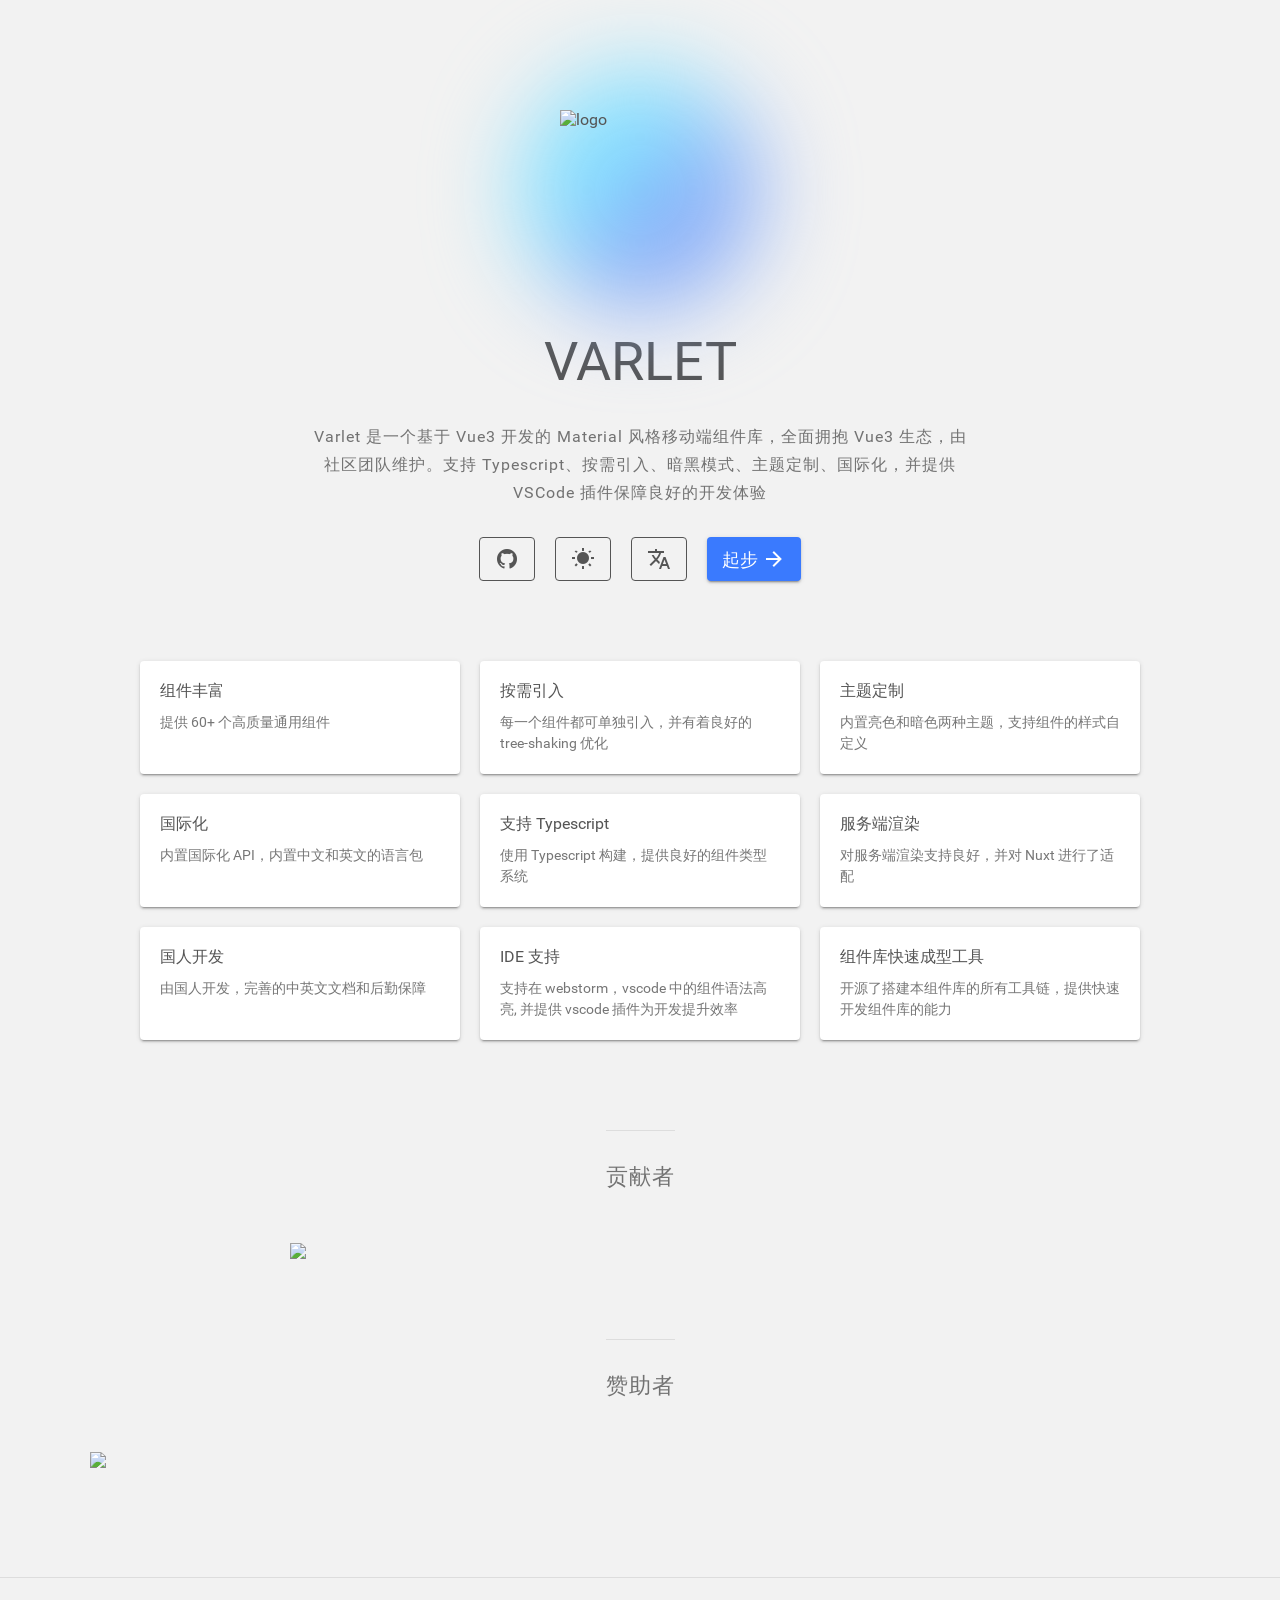
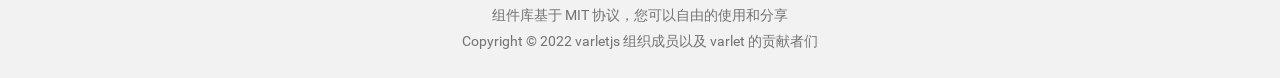
==== index.html @ a98e6e50 "Deploying to gh-page from @ huanganfree/varlet@d32e559fc9b7fe2cc339a4e0f596cf982d637620 🚀" ====
<!DOCTYPE html>
<html lang="en">
<head>
  <meta charset="UTF-8" />
  <title>面向 Vue3 的 Material 风格移动端组件库</title>
  <meta http-equiv="Cache-Control" content="no-cache">
  <meta http-equiv="Pragma" content="no-cache">
  <meta http-equiv="Expires" content="0">
  <link href="https://varlet.gitee.io/varlet-ui/varlet_icon.png" rel="icon" type="image/png" />
  <meta content="width=device-width, initial-scale=1.0, maximum-scale=1.0, minimum-scale=1.0, viewport-fit=cover"
        name="viewport" />
  <meta property="og:title" content="面向 Vue3 的 Material 风格移动端组件库" />
  <meta property="og:type" content="website" />
  <meta property="og:image" content="https://varlet.gitee.io/varlet-ui/varlet_icon.png" />
  <meta property="og:description" content="Varlet 是一个基于 Vue3 开发的 Material 风格移动端组件库，全面拥抱 Vue3 生态，由社区团队维护。支持 Typescript、按需引入、暗黑模式、主题定制、国际化，并提供 VSCode 插件保障良好的开发体验" />
  <meta name="description" content="Varlet 是一个基于 Vue3 开发的 Material 风格移动端组件库，全面拥抱 Vue3 生态，由社区团队维护。支持 Typescript、按需引入、暗黑模式、主题定制、国际化，并提供 VSCode 插件保障良好的开发体验">
  <meta name="keywords" content="Varlet,Vue3 移动端组件库,Material Design">
  <style>
    @font-face {
      font-family: "Roboto";
      src: url('[data-uri]') format('truetype'), url('[data-uri]') format('woff'), url('[data-uri]') format('woff2');
      font-weight: normal;
      font-style: normal;
      font-display: swap;
    }
    body {
      box-sizing: border-box;
      margin: 0;
      padding: 0px;
      font-family: 'Roboto', sans-serif;
      background: var(--site-config-color-body);
      color: var(--site-config-color-text);
    }
  </style>
  <script>
    if ('https://hm.baidu.com/hm.js?5c628ce58967c90ff4dd9c8803d930fa') {
      var _hmt = _hmt || [];
      (function() {
        var hm = document.createElement('script')
        hm.src = 'https://hm.baidu.com/hm.js?5c628ce58967c90ff4dd9c8803d930fa'
        var s = document.getElementsByTagName('script')[0]
        s.parentNode.insertBefore(hm, s)
      })()
    }
  </script>
  <script type="module" crossorigin src="./assets/main-f4a31ea5.js"></script>
  <link rel="modulepreload" crossorigin href="./assets/vue-router-547718df.js">
  <link rel="modulepreload" crossorigin href="./assets/clipboard-dfb26261.js">
  <link rel="stylesheet" href="./assets/vue-router-dc6ee5a2.css">
  <link rel="stylesheet" href="./assets/index-c407e3fe.css">
</head>
<body>
<div id="app"></div>


</body>
</html>
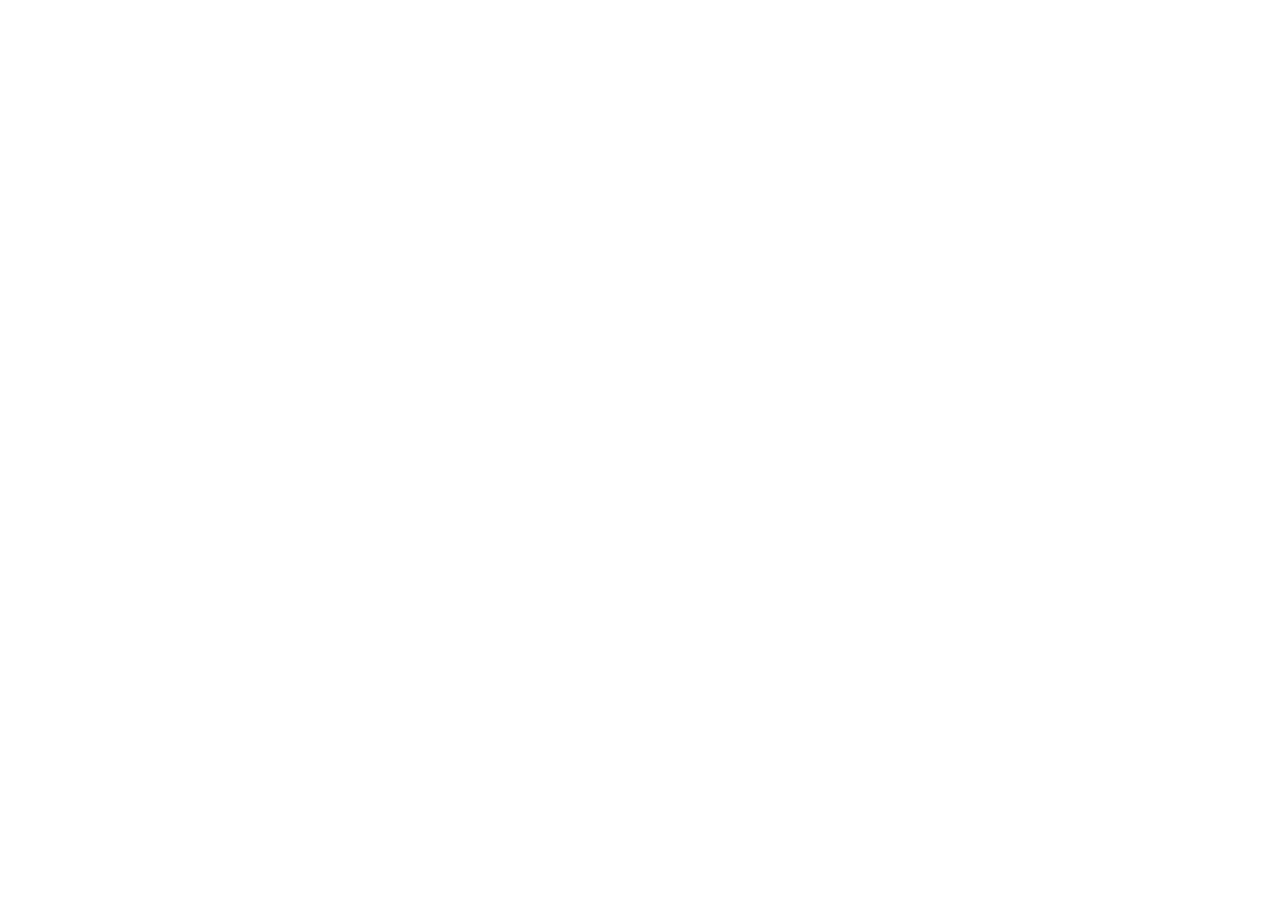
==== commit 653a4668: "Deploying to playground-gh-page from @ huanganfree/varlet@d32e559fc9b7fe2cc339a4e0f596cf982d637620 🚀" ====
--- a/index.html
+++ b/index.html
@@ -1,57 +1,26 @@
 <!DOCTYPE html>
 <html lang="en">
-<head>
-  <meta charset="UTF-8" />
-  <title>面向 Vue3 的 Material 风格移动端组件库</title>
-  <meta http-equiv="Cache-Control" content="no-cache">
-  <meta http-equiv="Pragma" content="no-cache">
-  <meta http-equiv="Expires" content="0">
-  <link href="https://varlet.gitee.io/varlet-ui/varlet_icon.png" rel="icon" type="image/png" />
-  <meta content="width=device-width, initial-scale=1.0, maximum-scale=1.0, minimum-scale=1.0, viewport-fit=cover"
-        name="viewport" />
-  <meta property="og:title" content="面向 Vue3 的 Material 风格移动端组件库" />
-  <meta property="og:type" content="website" />
-  <meta property="og:image" content="https://varlet.gitee.io/varlet-ui/varlet_icon.png" />
-  <meta property="og:description" content="Varlet 是一个基于 Vue3 开发的 Material 风格移动端组件库，全面拥抱 Vue3 生态，由社区团队维护。支持 Typescript、按需引入、暗黑模式、主题定制、国际化，并提供 VSCode 插件保障良好的开发体验" />
-  <meta name="description" content="Varlet 是一个基于 Vue3 开发的 Material 风格移动端组件库，全面拥抱 Vue3 生态，由社区团队维护。支持 Typescript、按需引入、暗黑模式、主题定制、国际化，并提供 VSCode 插件保障良好的开发体验">
-  <meta name="keywords" content="Varlet,Vue3 移动端组件库,Material Design">
-  <style>
-    @font-face {
-      font-family: "Roboto";
-      src: url('[data-uri]') format('truetype'), url('[data-uri]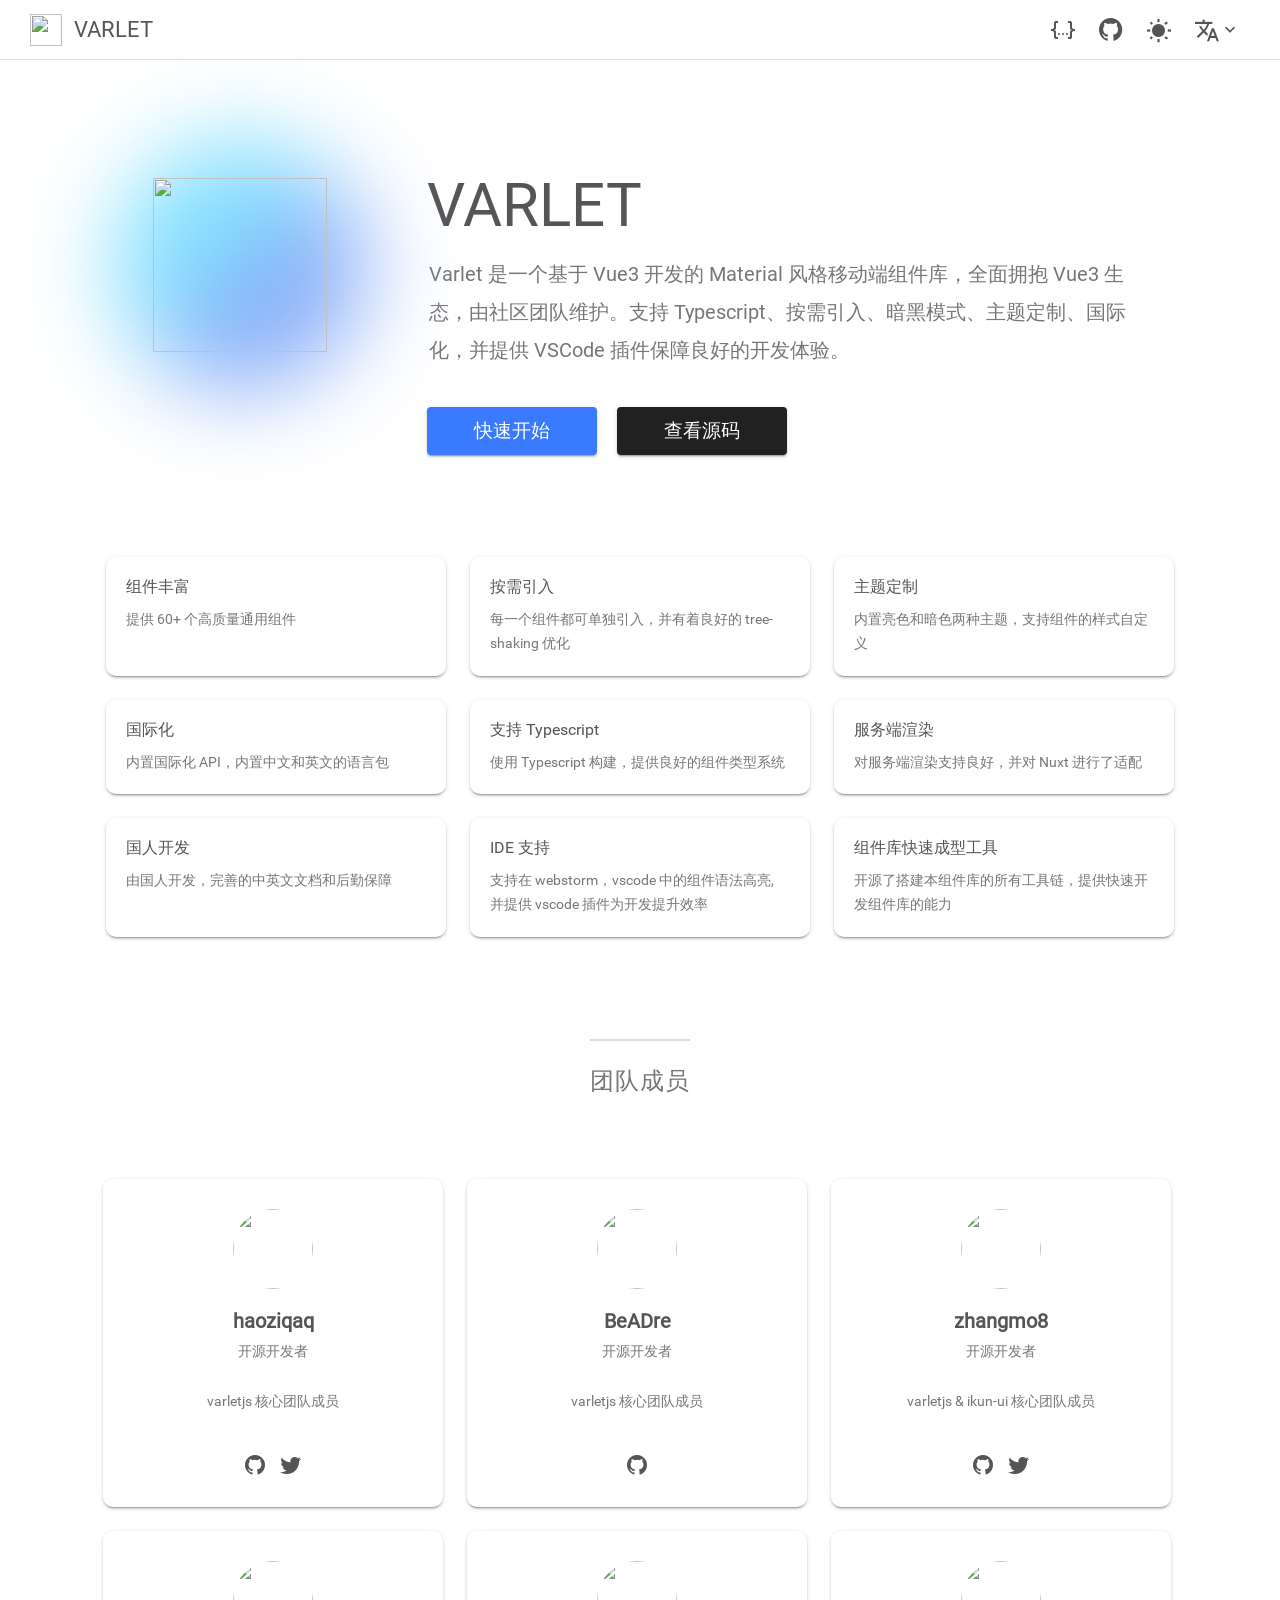
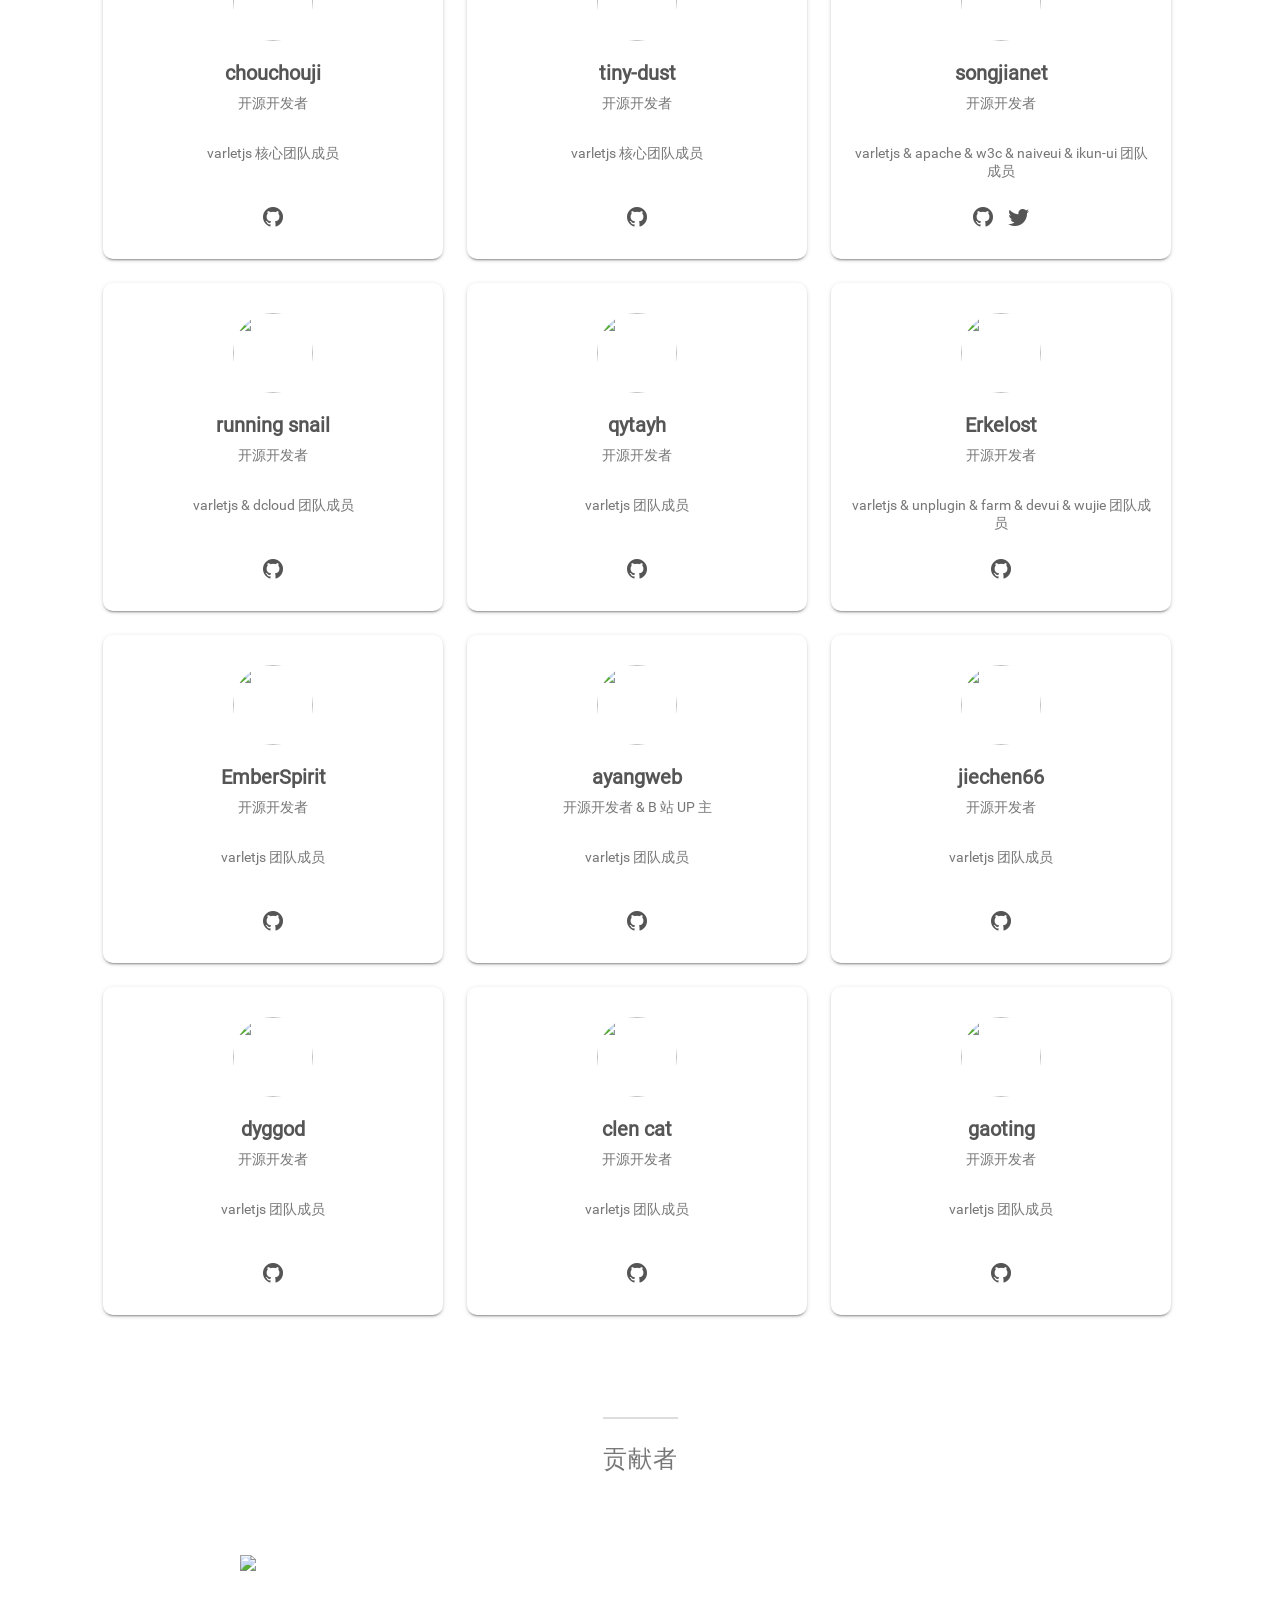
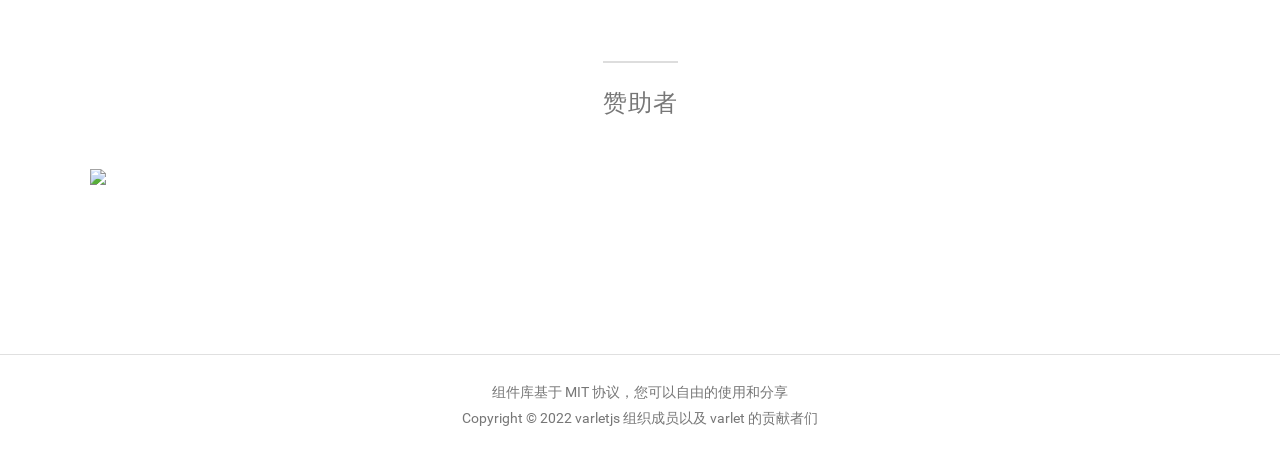
==== commit 62af2cb0: "Deploying to gh-page from @ huanganfree/varlet@8e70fd5ae32b0ceae92149b5f0fb794abcede483 🚀" ====
--- a/index.html
+++ b/index.html
@@ -1,26 +1,71 @@
 <!DOCTYPE html>
 <html lang="en">
-  <head>
-    <meta charset="UTF-8" />
-    <meta http-equiv="X-UA-Compatible" content="IE=edge" />
-    <meta name="viewport" content="width=device-width, initial-scale=1.0" />
-    <link rel="icon" type="image/svg" href="./logo.svg" />
-    <title>Varlet UI Playground</title>
-    <script>
-      window.process = { env: {} }
-      const savedPreferDark = localStorage.getItem('varlet-ui-playground-prefer-dark')
-      if (
-        savedPreferDark === 'true' ||
-        (!savedPreferDark && window.matchMedia('(prefers-color-scheme: dark)').matches)
-      ) {
-        document.documentElement.classList.add('dark')
+<head>
+  <meta charset="UTF-8" />
+  <title>面向 Vue3 的 Material 风格移动端组件库</title>
+  <meta http-equiv="Cache-Control" content="no-cache">
+  <meta http-equiv="Pragma" content="no-cache">
+  <meta http-equiv="Expires" content="0">
+  <link href="https://varlet.gitee.io/varlet-ui/varlet_icon.png" rel="icon" type="image/png" />
+  <meta content="width=device-width, initial-scale=1.0, maximum-scale=1.0, minimum-scale=1.0, viewport-fit=cover"
+        name="viewport" />
+  <meta property="og:title" content="面向 Vue3 的 Material 风格移动端组件库" />
+  <meta property="og:type" content="website" />
+  <meta property="og:image" content="https://varlet.gitee.io/varlet-ui/varlet_icon.png" />
+  <meta property="og:description" content="Varlet 是一个基于 Vue3 开发的 Material 风格移动端组件库，全面拥抱 Vue3 生态，由社区团队维护。支持 Typescript、按需引入、暗黑模式、主题定制、国际化，并提供 VSCode 插件保障良好的开发体验。" />
+  <meta name="description" content="Varlet 是一个基于 Vue3 开发的 Material 风格移动端组件库，全面拥抱 Vue3 生态，由社区团队维护。支持 Typescript、按需引入、暗黑模式、主题定制、国际化，并提供 VSCode 插件保障良好的开发体验。">
+  <meta name="keywords" content="Varlet,Vue3 移动端组件库,Material Design">
+  <style>
+    @font-face {
+      font-family: "Roboto";
+      src: url('[data-uri]') format('truetype'), url('[data-uri]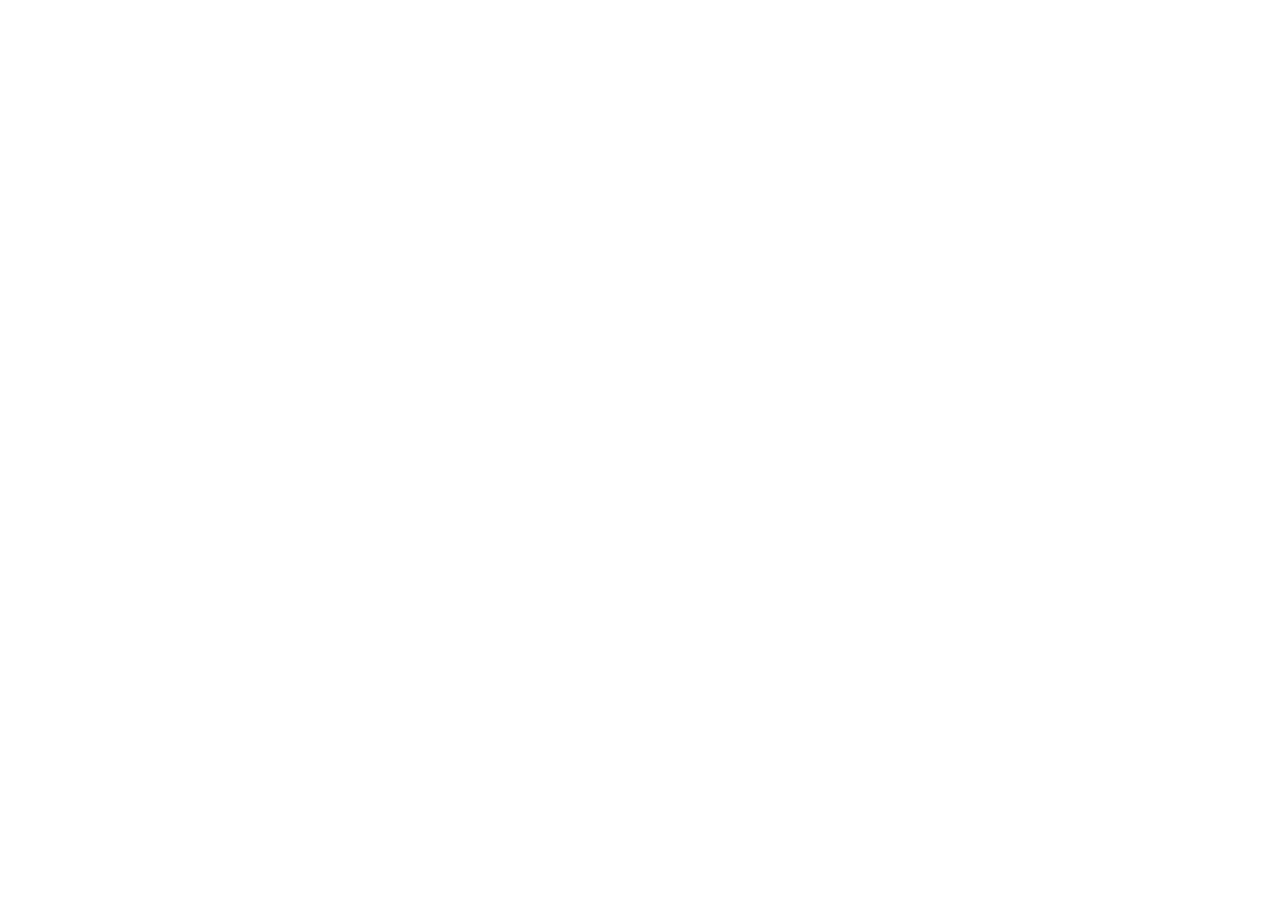
==== commit 41130918: "Deploying to playground-gh-page from @ huanganfree/varlet@8e70fd5ae32b0ceae92149b5f0fb794abcede483 🚀" ====
--- a/index.html
+++ b/index.html
@@ -1,71 +1,26 @@
 <!DOCTYPE html>
 <html lang="en">
-<head>
-  <meta charset="UTF-8" />
-  <title>面向 Vue3 的 Material 风格移动端组件库</title>
-  <meta http-equiv="Cache-Control" content="no-cache">
-  <meta http-equiv="Pragma" content="no-cache">
-  <meta http-equiv="Expires" content="0">
-  <link href="https://varlet.gitee.io/varlet-ui/varlet_icon.png" rel="icon" type="image/png" />
-  <meta content="width=device-width, initial-scale=1.0, maximum-scale=1.0, minimum-scale=1.0, viewport-fit=cover"
-        name="viewport" />
-  <meta property="og:title" content="面向 Vue3 的 Material 风格移动端组件库" />
-  <meta property="og:type" content="website" />
-  <meta property="og:image" content="https://varlet.gitee.io/varlet-ui/varlet_icon.png" />
-  <meta property="og:description" content="Varlet 是一个基于 Vue3 开发的 Material 风格移动端组件库，全面拥抱 Vue3 生态，由社区团队维护。支持 Typescript、按需引入、暗黑模式、主题定制、国际化，并提供 VSCode 插件保障良好的开发体验。" />
-  <meta name="description" content="Varlet 是一个基于 Vue3 开发的 Material 风格移动端组件库，全面拥抱 Vue3 生态，由社区团队维护。支持 Typescript、按需引入、暗黑模式、主题定制、国际化，并提供 VSCode 插件保障良好的开发体验。">
-  <meta name="keywords" content="Varlet,Vue3 移动端组件库,Material Design">
-  <style>
-    @font-face {
-      font-family: "Roboto";
-      src: url('[data-uri]') format('truetype'), url('[data-uri]